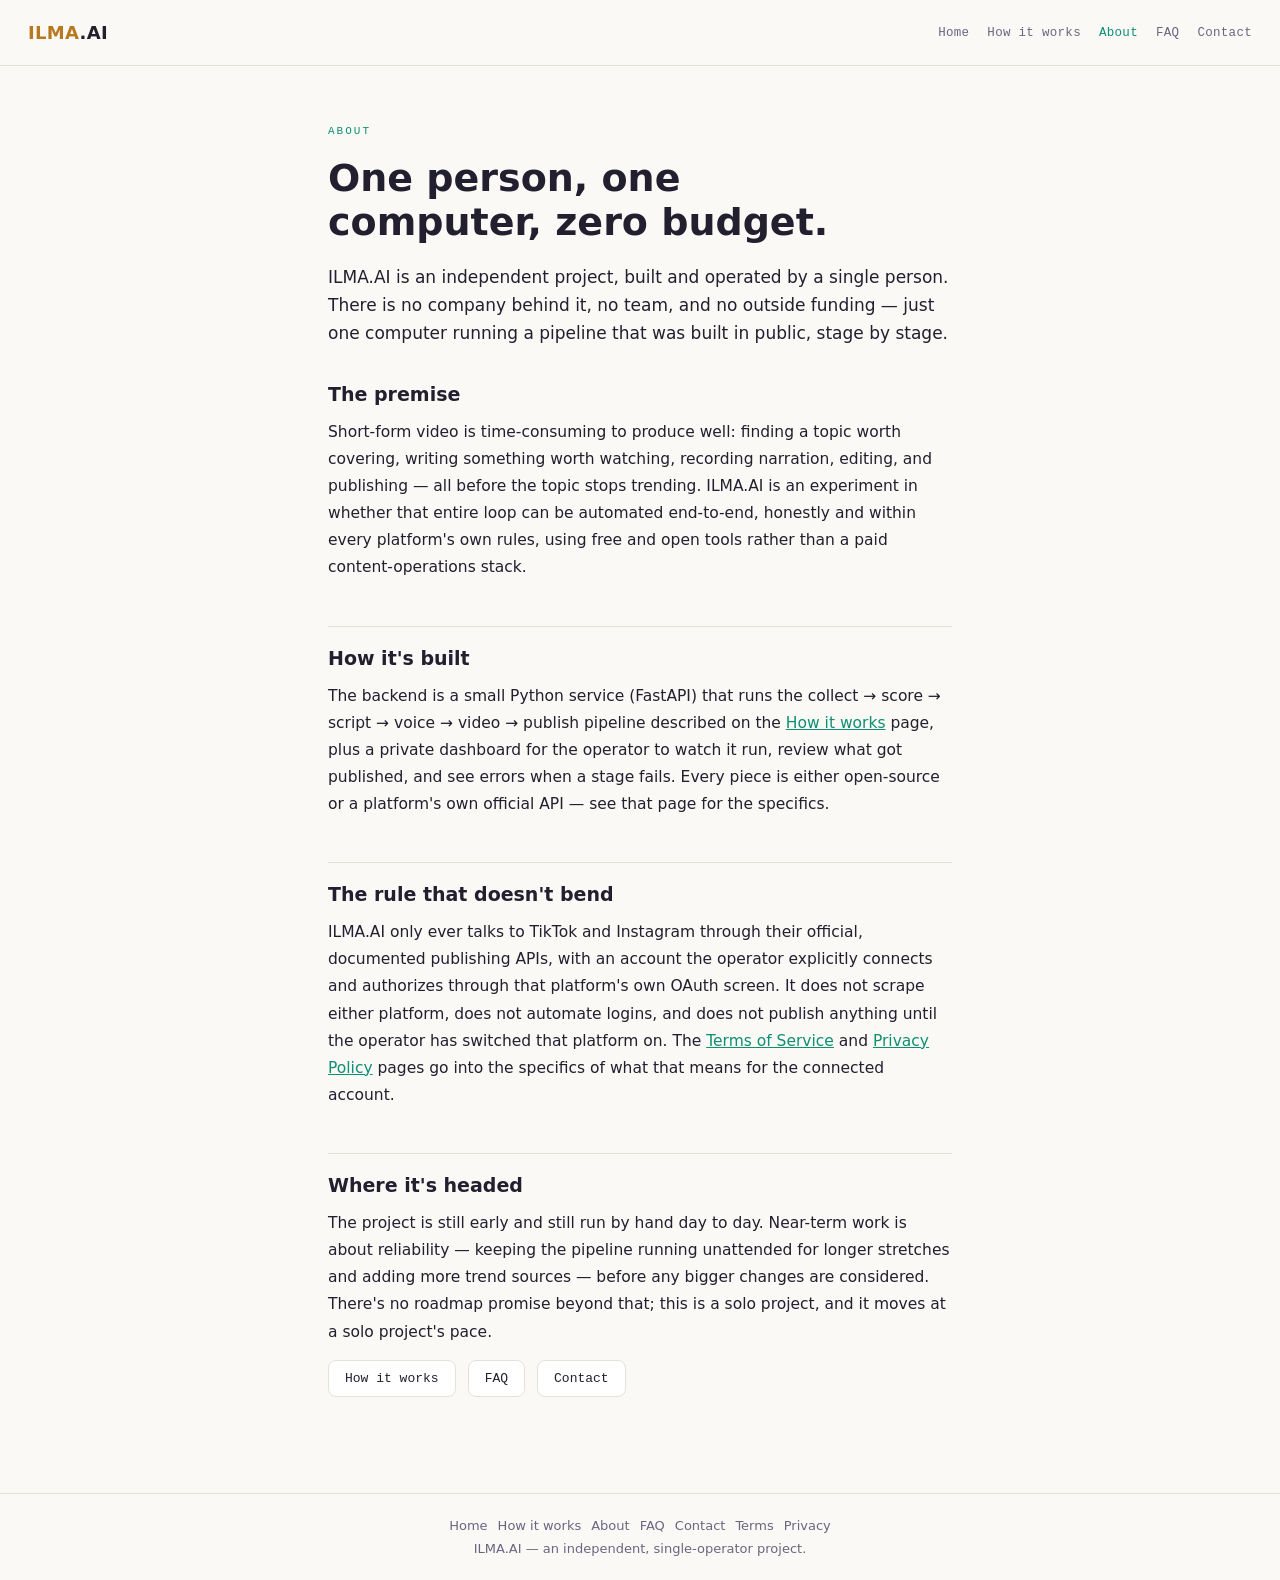
==== about.html @ fa8972cc "Add files via upload" ====
<!DOCTYPE html>
<html lang="en">
<head>
<meta charset="UTF-8">
<meta name="viewport" content="width=device-width, initial-scale=1.0">
<title>About — ILMA.AI</title>
<meta name="description" content="ILMA.AI is an independent, single-operator project testing whether one person on one computer can run a full content pipeline with a zero-budget stack of free tools.">
<link rel="stylesheet" href="assets/style.css">
</head>
<body>
<header>
  <a class="brand" href="index.html"><b>ILMA</b>.AI</a>
  <nav class="site-nav">
    <a href="index.html">Home</a>
    <a href="how-it-works.html">How it works</a>
    <a href="about.html" aria-current="page">About</a>
    <a href="faq.html">FAQ</a>
    <a href="contact.html">Contact</a>
  </nav>
</header>

<main id="top">
  <p class="eyebrow">About</p>
  <h1 class="hero">One person, one computer, zero budget.</h1>
  <p class="lede">
    ILMA.AI is an independent project, built and operated by a single
    person. There is no company behind it, no team, and no outside funding —
    just one computer running a pipeline that was built in public, stage by
    stage.
  </p>

  <h2 style="margin-top:0; padding-top:0; border-top:none;">The premise</h2>
  <p>
    Short-form video is time-consuming to produce well: finding a topic
    worth covering, writing something worth watching, recording narration,
    editing, and publishing — all before the topic stops trending. ILMA.AI
    is an experiment in whether that entire loop can be automated
    end-to-end, honestly and within every platform's own rules, using
    free and open tools rather than a paid content-operations stack.
  </p>

  <h2>How it's built</h2>
  <p>
    The backend is a small Python service (FastAPI) that runs the
    collect → score → script → voice → video → publish pipeline described on
    the <a href="how-it-works.html">How it works</a> page, plus a private
    dashboard for the operator to watch it run, review what got published,
    and see errors when a stage fails. Every piece is either open-source or
    a platform's own official API — see that page for the specifics.
  </p>

  <h2>The rule that doesn't bend</h2>
  <p>
    ILMA.AI only ever talks to TikTok and Instagram through their official,
    documented publishing APIs, with an account the operator explicitly
    connects and authorizes through that platform's own OAuth screen. It
    does not scrape either platform, does not automate logins, and does not
    publish anything until the operator has switched that platform on. The
    <a href="terms.html">Terms of Service</a> and
    <a href="privacy.html">Privacy Policy</a> pages go into the specifics of
    what that means for the connected account.
  </p>

  <h2>Where it's headed</h2>
  <p>
    The project is still early and still run by hand day to day. Near-term
    work is about reliability — keeping the pipeline running unattended for
    longer stretches and adding more trend sources — before any bigger
    changes are considered. There's no roadmap promise beyond that; this is
    a solo project, and it moves at a solo project's pace.
  </p>

  <div class="links">
    <a href="how-it-works.html">How it works</a>
    <a href="faq.html">FAQ</a>
    <a href="contact.html">Contact</a>
  </div>
</main>

<footer>
  <div class="foot-links">
    <a href="index.html">Home</a>
    <a href="how-it-works.html">How it works</a>
    <a href="about.html">About</a>
    <a href="faq.html">FAQ</a>
    <a href="contact.html">Contact</a>
    <a href="terms.html">Terms</a>
    <a href="privacy.html">Privacy</a>
  </div>
  ILMA.AI — an independent, single-operator project.
</footer>
</body>
</html>
---- assets/style.css ----
:root{
  --bg:#15131F; --panel:#1E1B2E; --panel-2:#241F35; --line:#2E2A40;
  --text:#E8E4F0; --muted:#9B96B0; --amber:#FFB23E; --teal:#38D6B0;
}
@media (prefers-color-scheme: light){
  :root:not([data-theme="dark"]){
    --bg:#FAF9F6; --panel:#FFFFFF; --panel-2:#F1EFE9; --line:#E4E1D8;
    --text:#221F2E; --muted:#6B6680; --amber:#B8791E; --teal:#0E8F72;
  }
}
:root[data-theme="light"]{
  --bg:#FAF9F6; --panel:#FFFFFF; --panel-2:#F1EFE9; --line:#E4E1D8;
  --text:#221F2E; --muted:#6B6680; --amber:#B8791E; --teal:#0E8F72;
}
:root[data-theme="dark"]{
  --bg:#15131F; --panel:#1E1B2E; --panel-2:#241F35; --line:#2E2A40;
  --text:#E8E4F0; --muted:#9B96B0; --amber:#FFB23E; --teal:#38D6B0;
}
*{box-sizing:border-box}
body{
  margin:0; background:var(--bg); color:var(--text);
  font-family:"Space Grotesk",system-ui,sans-serif;
  -webkit-font-smoothing:antialiased;
  min-height:100vh; display:flex; flex-direction:column;
}
.mono{font-family:"JetBrains Mono",ui-monospace,monospace}
a{color:var(--teal)}
header{
  display:flex; align-items:center; gap:20px; flex-wrap:wrap;
  padding:22px 28px; border-bottom:1px solid var(--line);
  position:sticky; top:0; background:var(--bg); z-index:10;
}
.brand{font-weight:700; letter-spacing:.3px; font-size:18px; text-decoration:none; color:var(--text); white-space:nowrap}
.brand b{color:var(--amber)}
nav.site-nav{display:flex; gap:18px; flex-wrap:wrap; margin-left:auto}
nav.site-nav a{
  font-family:"JetBrains Mono",monospace; font-size:12.5px; letter-spacing:.3px;
  text-decoration:none; color:var(--muted);
}
nav.site-nav a:hover, nav.site-nav a[aria-current="page"]{color:var(--teal)}
.doc-label{
  font-family:"JetBrains Mono",monospace; font-size:11px;
  letter-spacing:1.5px; text-transform:uppercase; color:var(--muted);
}
main{max-width:680px; margin:0 auto; padding:56px 28px 96px; flex:1; width:100%}
main.wide{max-width:760px}
.eyebrow{
  font-family:"JetBrains Mono",monospace; font-size:11px; letter-spacing:2px;
  text-transform:uppercase; color:var(--teal); margin:0 0 16px;
}
h1{font-size:36px; line-height:1.15; margin:0 0 6px; text-wrap:balance}
h1.hero{font-size:38px; margin-bottom:18px}
.meta{
  font-family:"JetBrains Mono",monospace; font-size:12px; color:var(--muted);
  margin:0 0 40px;
}
.lede{
  font-size:17px; line-height:1.65; color:var(--text); max-width:60ch; margin:0 0 36px;
}
.lede.card{
  background:var(--panel); border:1px solid var(--line); border-radius:12px;
  padding:20px 22px; font-size:15px; line-height:1.6; max-width:none;
}
.lede .muted, p .muted{color:var(--muted)}
.chain{
  display:flex; gap:0; border:1px solid var(--line); border-radius:12px;
  overflow:hidden; margin:0 0 40px; flex-wrap:wrap;
}
.stage{flex:1; min-width:90px; padding:14px 8px; text-align:center; background:var(--panel)}
.stage:not(:last-child){border-right:1px solid var(--line)}
.stage .lbl{font-family:"JetBrains Mono",monospace; font-size:9px; letter-spacing:1px;
  text-transform:uppercase; color:var(--muted)}
.links{display:flex; gap:12px; flex-wrap:wrap}
.links a{
  font-family:"JetBrains Mono",monospace; font-size:13px; text-decoration:none;
  color:var(--text); border:1px solid var(--line); background:var(--panel);
  padding:10px 16px; border-radius:8px;
}
.links a:hover{border-color:var(--teal)}
h2{font-size:19px; margin:44px 0 14px; padding-top:20px; border-top:1px solid var(--line)}
h2:first-of-type{margin-top:0}
h2 .num{color:var(--teal); font-family:"JetBrains Mono",monospace; font-weight:600; margin-right:8px}
h3{font-size:16px; margin:28px 0 10px; color:var(--text)}
p{font-size:15.5px; line-height:1.75; color:var(--text); margin:0 0 14px; max-width:64ch}
ul{margin:0 0 14px; padding-left:22px}
li{font-size:15.5px; line-height:1.75; margin-bottom:6px; max-width:60ch}
strong{color:var(--text)}
.muted{color:var(--muted)}
.tablewrap{overflow-x:auto; margin:0 0 20px}
table{border-collapse:collapse; width:100%; font-size:14px}
th,td{text-align:left; padding:10px 12px; border-bottom:1px solid var(--line); vertical-align:top}
th{color:var(--muted); font-family:"JetBrains Mono",monospace; font-size:11px; text-transform:uppercase; letter-spacing:.5px}
.card-grid{display:grid; grid-template-columns:repeat(auto-fit,minmax(200px,1fr)); gap:16px; margin:0 0 36px}
.card{
  background:var(--panel); border:1px solid var(--line); border-radius:12px; padding:20px;
}
.card h3{margin-top:0; font-size:15px}
.card p{font-size:14px; margin-bottom:0; color:var(--muted)}
.badge{
  display:inline-block; font-family:"JetBrains Mono",monospace; font-size:11px;
  letter-spacing:.5px; padding:3px 9px; border-radius:6px; border:1px solid var(--line);
  color:var(--teal); margin:0 6px 6px 0;
}
details.faq{border-bottom:1px solid var(--line); padding:18px 0}
details.faq summary{
  cursor:pointer; font-size:16px; font-weight:600; color:var(--text); list-style:none;
  display:flex; justify-content:space-between; align-items:center; gap:12px;
}
details.faq summary::-webkit-details-marker{display:none}
details.faq summary::after{content:"+"; color:var(--teal); font-family:"JetBrains Mono",monospace; font-size:18px}
details.faq[open] summary::after{content:"–"}
details.faq p{margin:12px 0 0; color:var(--muted)}
.step-list{margin:0 0 36px; padding:0; list-style:none}
.step-list li{
  display:flex; gap:16px; margin-bottom:20px; max-width:none;
}
.step-list .num{
  font-family:"JetBrains Mono",monospace; font-weight:700; color:var(--teal);
  font-size:13px; flex:0 0 28px; padding-top:2px;
}
.step-list h3{margin:0 0 4px}
.step-list p{margin:0; color:var(--muted)}
footer{
  padding:24px 28px; border-top:1px solid var(--line); color:var(--muted);
  font-size:13px; text-align:center;
}
footer.doc{
  max-width:680px; margin:0 auto; padding:0 28px 64px; text-align:left;
  border-top:1px solid var(--line); padding-top:24px;
}
footer a{color:var(--muted); text-decoration:underline}
.foot-links{display:flex; gap:10px; flex-wrap:wrap; justify-content:center; margin-bottom:8px}
.foot-links a{text-decoration:none; color:var(--muted)}
.foot-links a:hover{color:var(--teal)}
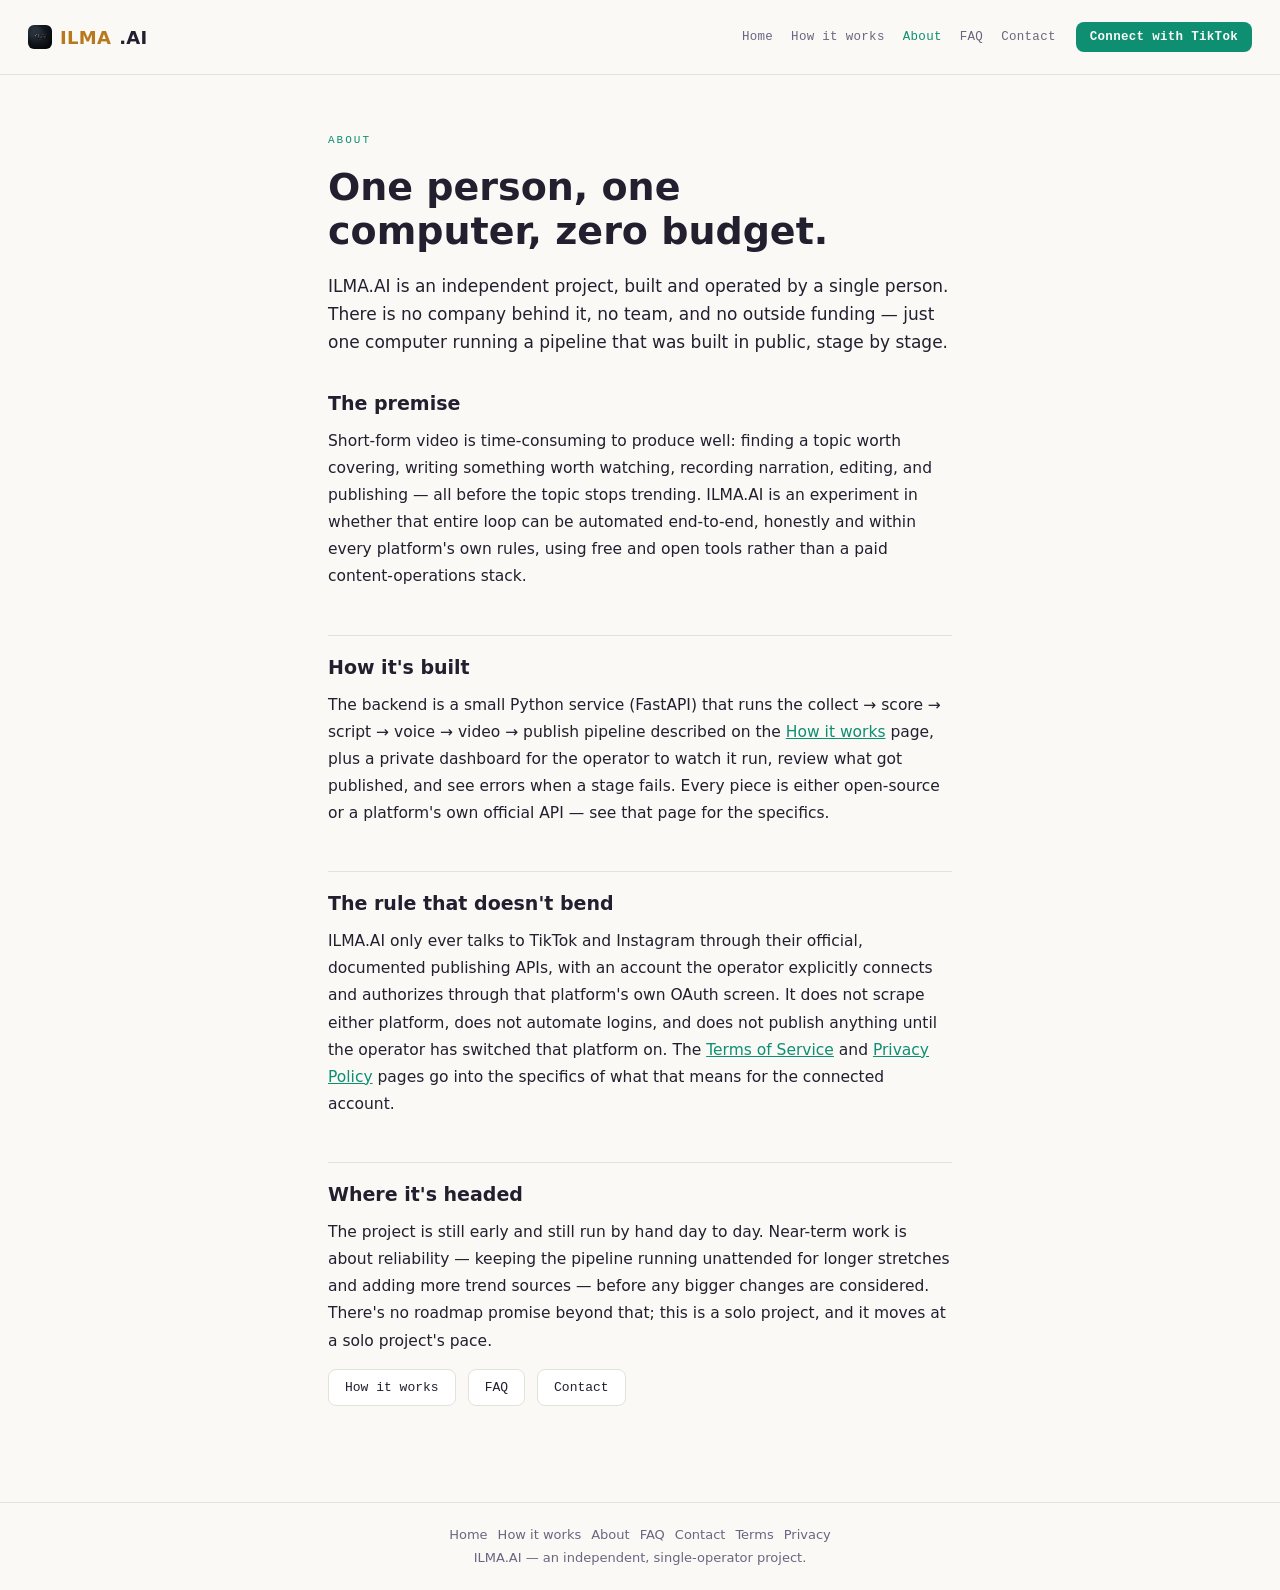
==== commit d0cf42f3: "Add files via upload" ====
--- a/about.html
+++ b/about.html
@@ -6,10 +6,14 @@
 <title>About — ILMA.AI</title>
 <meta name="description" content="ILMA.AI is an independent, single-operator project testing whether one person on one computer can run a full content pipeline with a zero-budget stack of free tools.">
 <link rel="stylesheet" href="assets/style.css">
+<link rel="icon" href="assets/icons/favicon.ico" sizes="any">
+<link rel="icon" type="image/png" href="assets/icons/icon-32.png" sizes="32x32">
+<link rel="icon" type="image/png" href="assets/icons/icon-192.png" sizes="192x192">
+<link rel="apple-touch-icon" href="assets/icons/icon-180.png">
 </head>
 <body>
 <header>
-  <a class="brand" href="index.html"><b>ILMA</b>.AI</a>
+  <a class="brand" href="index.html"><img src="assets/icons/icon-48.png" width="24" height="24" alt=""><b>ILMA</b>.AI</a>
   <nav class="site-nav">
     <a href="index.html">Home</a>
     <a href="how-it-works.html">How it works</a>
@@ -17,6 +21,7 @@
     <a href="faq.html">FAQ</a>
     <a href="contact.html">Contact</a>
   </nav>
+  <a class="tiktok-login" href="https://cake-stability-goliath.ngrok-free.dev/auth/tiktok/login">Connect with TikTok</a>
 </header>
 
 <main id="top">
--- a/assets/style.css
+++ b/assets/style.css
@@ -30,7 +30,12 @@
   padding:22px 28px; border-bottom:1px solid var(--line);
   position:sticky; top:0; background:var(--bg); z-index:10;
 }
-.brand{font-weight:700; letter-spacing:.3px; font-size:18px; text-decoration:none; color:var(--text); white-space:nowrap}
+.brand{
+  display:flex; align-items:center; gap:8px;
+  font-weight:700; letter-spacing:.3px; font-size:18px;
+  text-decoration:none; color:var(--text); white-space:nowrap;
+}
+.brand img{width:24px; height:24px; border-radius:6px; display:block}
 .brand b{color:var(--amber)}
 nav.site-nav{display:flex; gap:18px; flex-wrap:wrap; margin-left:auto}
 nav.site-nav a{
@@ -38,6 +43,13 @@
   text-decoration:none; color:var(--muted);
 }
 nav.site-nav a:hover, nav.site-nav a[aria-current="page"]{color:var(--teal)}
+.tiktok-login{
+  display:inline-block;
+  font-family:"JetBrains Mono",monospace; font-size:12.5px; letter-spacing:.3px;
+  text-decoration:none; color:var(--bg); background:var(--teal);
+  padding:8px 14px; border-radius:8px; white-space:nowrap; font-weight:700;
+}
+.tiktok-login:hover{opacity:.85}
 .doc-label{
   font-family:"JetBrains Mono",monospace; font-size:11px;
   letter-spacing:1.5px; text-transform:uppercase; color:var(--muted);
